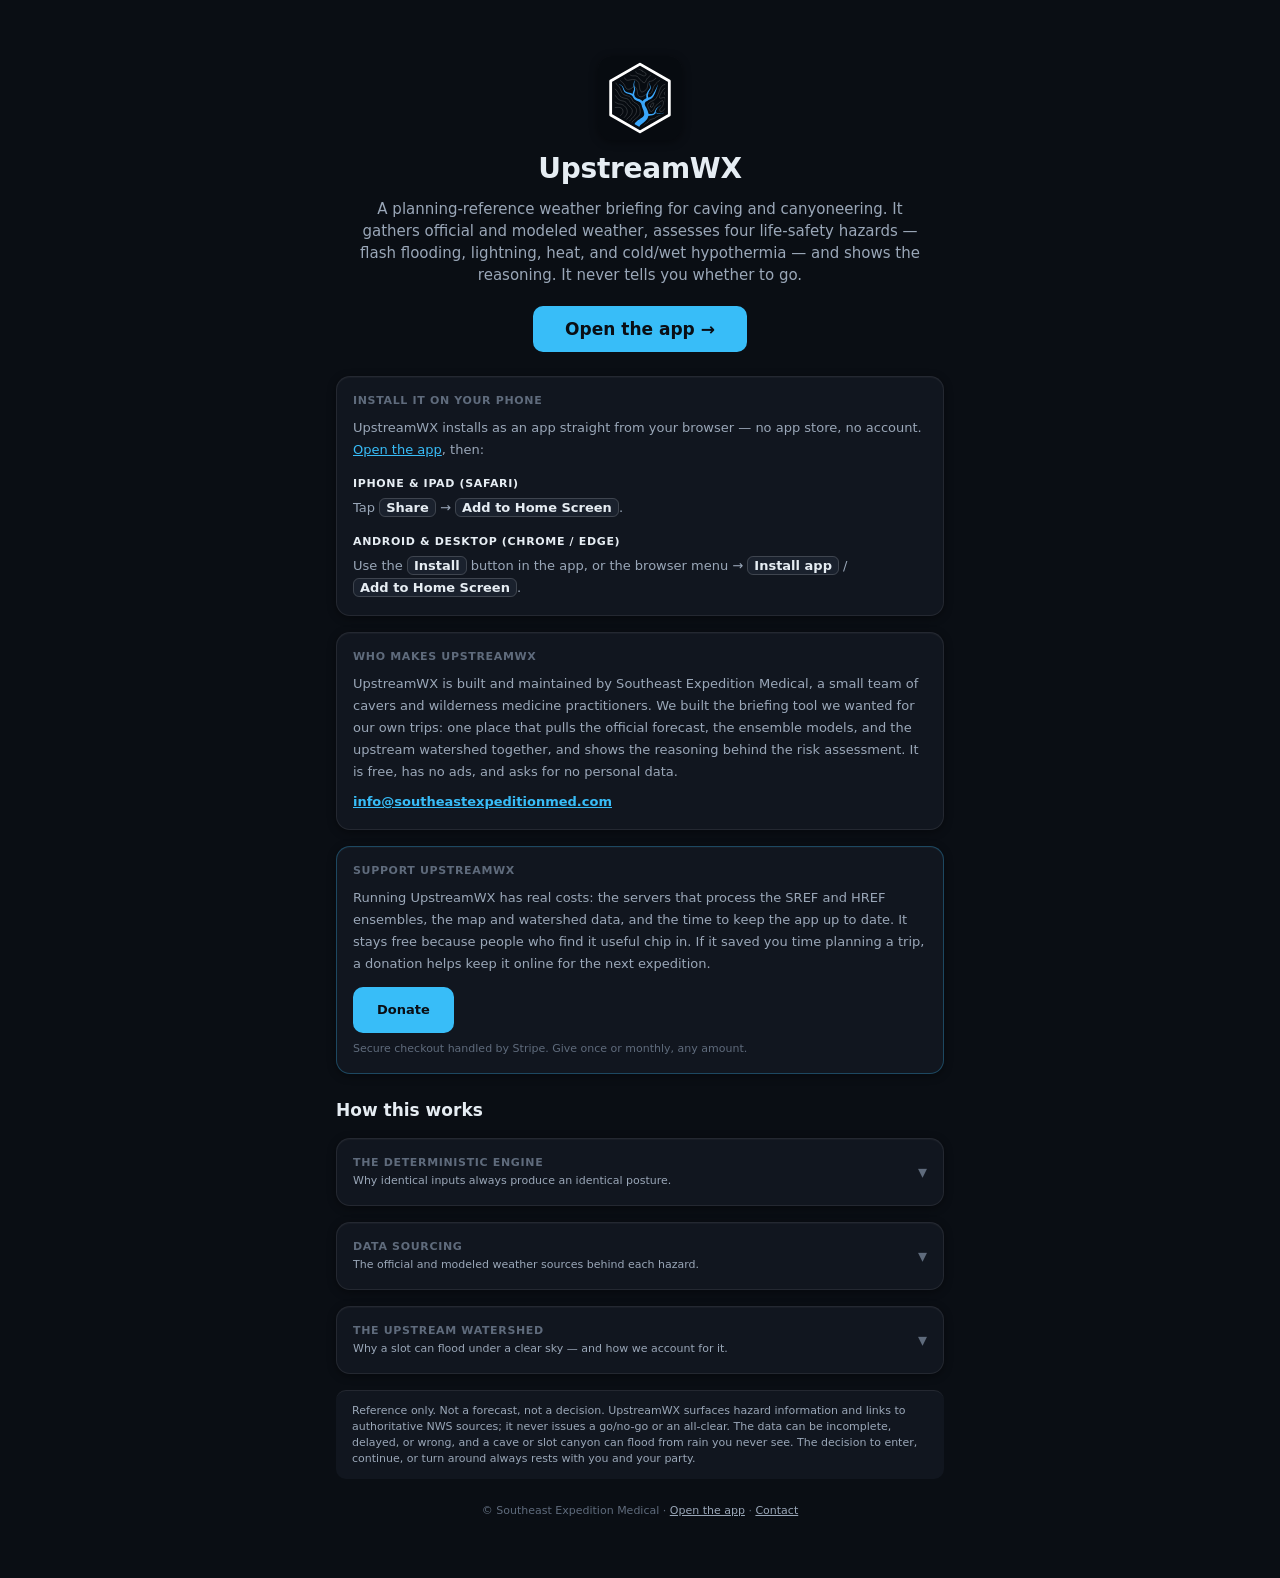
==== landing/index.html @ 0a9ae921 "Move PWA to app.upstreamwx.com; add static landing page at the apex Serve the app (PWA + /v1/* API, " ====
<!DOCTYPE html>
<html lang="en">
  <head>
    <meta charset="utf-8" />
    <meta name="viewport" content="width=device-width, initial-scale=1, viewport-fit=cover" />
    <meta name="theme-color" content="#0a0e14" />
    <meta name="color-scheme" content="dark" />
    <meta
      name="description"
      content="UpstreamWX — a planning-reference, multi-hazard weather briefing for caving and canyoneering. Reference only; it never tells you whether to go."
    />
    <link rel="canonical" href="https://upstreamwx.com/" />

    <!-- Social / link previews -->
    <meta property="og:type" content="website" />
    <meta property="og:title" content="UpstreamWX — Weather Briefing for Caving & Canyoneering" />
    <meta
      property="og:description"
      content="Official and modeled weather for four life-safety hazards — flash flooding, lightning, heat, and cold/wet hypothermia — over the upstream watershed. Reference only."
    />
    <meta property="og:url" content="https://upstreamwx.com/" />
    <meta name="twitter:card" content="summary" />

    <title>UpstreamWX — Weather Briefing for Caving &amp; Canyoneering</title>
    <link rel="icon" href="icons/icon.svg" type="image/svg+xml" />
    <link rel="apple-touch-icon" href="icons/icon.svg" />
    <link rel="stylesheet" href="styles/tokens.css" />
    <link rel="stylesheet" href="styles/landing.css" />
  </head>
  <body>
    <main class="wrap">
      <!-- Hero: identity + the one action that matters — open the app. -->
      <header class="hero">
        <img class="hero__logo" src="icons/icon.svg" alt="UpstreamWX logo" width="84" height="84" />
        <h1 class="hero__name">UpstreamWX</h1>
        <p class="hero__tagline">
          A planning-reference weather briefing for caving and canyoneering. It gathers
          official and modeled weather, assesses four life-safety hazards — flash flooding,
          lightning, heat, and cold/wet hypothermia — and shows the reasoning. It never
          tells you whether to go.
        </p>
        <a class="cta" href="https://app.upstreamwx.com">Open the app &rarr;</a>
      </header>

      <!-- Add to Home Screen. The PWA install prompt only fires on the app's own origin
           (app.upstreamwx.com), and iOS never fires it at all — so the honest, reliable
           instruction is: open the app, then add it from the browser. -->
      <section class="card install">
        <div class="eyebrow">Install it on your phone</div>
        <p class="install__lead">
          UpstreamWX installs as an app straight from your browser — no app store, no
          account. <a href="https://app.upstreamwx.com">Open the app</a>, then:
        </p>
        <ul class="install__steps">
          <li>
            <span class="install__plat">iPhone &amp; iPad (Safari)</span>
            Tap <kbd>Share</kbd> &rarr; <kbd>Add to Home Screen</kbd>.
          </li>
          <li>
            <span class="install__plat">Android &amp; desktop (Chrome / Edge)</span>
            Use the <kbd>Install</kbd> button in the app, or the browser menu &rarr;
            <kbd>Install app</kbd> / <kbd>Add to Home Screen</kbd>.
          </li>
        </ul>
      </section>

      <!-- Who makes it (mirrors the PWA About view). -->
      <section class="card">
        <div class="eyebrow">Who makes UpstreamWX</div>
        <p class="about-p">
          UpstreamWX is built and maintained by Southeast Expedition Medical, a small team
          of cavers and wilderness medicine practitioners. We built the briefing tool we
          wanted for our own trips: one place that pulls the official forecast, the ensemble
          models, and the upstream watershed together, and shows the reasoning behind the
          risk assessment. It is free, has no ads, and asks for no personal data.
        </p>
        <a class="about-contact" href="mailto:info@southeastexpeditionmed.com">info@southeastexpeditionmed.com</a>
      </section>

      <!-- Support / donate (mirrors the PWA About view). -->
      <section class="card about-support">
        <div class="eyebrow">Support UpstreamWX</div>
        <p class="about-p">
          Running UpstreamWX has real costs: the servers that process the SREF and HREF
          ensembles, the map and watershed data, and the time to keep the app up to date.
          It stays free because people who find it useful chip in. If it saved you time
          planning a trip, a donation helps keep it online for the next expedition.
        </p>
        <a class="about-donate" href="https://donate.stripe.com/3cIbIT75o6Jxept4aw4c800" target="_blank" rel="noopener noreferrer">Donate</a>
        <p class="about-support__note">Secure checkout handled by Stripe. Give once or monthly, any amount.</p>
      </section>

      <!-- Methodology, condensed from the About view's collapsible cards. -->
      <div class="about-section-head">How this works</div>

      <details class="card about-fold">
        <summary class="about-fold__summary">
          <span class="about-fold__head">
            <span class="eyebrow">The deterministic engine</span>
            <span class="about-fold__teaser">Why identical inputs always produce an identical posture.</span>
          </span>
          <span class="about-fold__chev" aria-hidden="true">&#9662;</span>
        </summary>
        <div class="about-fold__body">
          <p class="about-p">
            Every hazard posture, confidence level, and window of concern is decided by a
            deterministic, documented rule engine. Identical inputs always produce an
            identical result. The language model used for summary generation only frames
            the wording of the summary. It can never compute, raise, or lower a posture.
          </p>
          <ul class="about-list">
            <li>Four hazards are scored independently on a common scale (Minimal, Elevated, High, Extreme).</li>
            <li>Each hazard applies only in the expedition phases where it is relevant (approach, technical span, egress) and per activity type. A cave technical span is treated as isolated from surface weather and shows flash flood only.</li>
            <li>The overall expedition posture is the maximum across all applicable hazards, and every hazard stays visible, so a high lightning posture on approach is never hidden behind a low flood posture.</li>
            <li>A confidence qualifier per hazard comes from SREF ensemble agreement and cross-source consistency, including SREF and HREF agreement on same-day windows.</li>
          </ul>
        </div>
      </details>

      <details class="card about-fold">
        <summary class="about-fold__summary">
          <span class="about-fold__head">
            <span class="eyebrow">Data sourcing</span>
            <span class="about-fold__teaser">The official and modeled weather sources behind each hazard.</span>
          </span>
          <span class="about-fold__chev" aria-hidden="true">&#9662;</span>
        </summary>
        <div class="about-fold__body">
          <p class="about-p">
            Providers sit behind a common interface, so the engine never depends on a
            specific source. If a non-mandatory source is unavailable the briefing still
            renders, marking that input as unavailable.
          </p>
          <div class="about-sources">
            <div><div class="about-source__name">NWS API <span class="about-source__access">api.weather.gov</span></div><div class="about-source__desc">Forecast discussions (AFD), watches, warnings, advisories, and NWS Heat Index categories. The authoritative anchor and a mandatory source.</div></div>
            <div><div class="about-source__name">Open-Meteo <span class="about-source__access">HRRR-derived fields</span></div><div class="about-source__desc">Derived numerical fields (QPF, precip probability, CAPE / lifted index, temperature, humidity, apparent temperature, wind) feeding all four hazard models.</div></div>
            <div><div class="about-source__name">SREF (in-house) <span class="about-source__access">NCEP GRIB2, processed server-side</span></div><div class="about-source__desc">Short-Range Ensemble probabilities of precip and thunder, with member spread, over the upstream domain to the full planning horizon.</div></div>
            <div><div class="about-source__name">HREF (in-house) <span class="about-source__access">~3 km, same-day ~6 to 36 h</span></div><div class="about-source__desc">High-Resolution Ensemble neighborhood probabilities (1 h / 3 h QPF, lightning, reflectivity) that sharpen the same-day window. The engine takes the higher of SREF and HREF.</div></div>
            <div><div class="about-source__name">SPC outlook <span class="about-source__access">Storm Prediction Center</span></div><div class="about-source__desc">Categorical and probabilistic severe and thunderstorm outlook, a secondary cross-check for lightning.</div></div>
            <div><div class="about-source__name">USGS NHD / WBD <span class="about-source__access">NLDI and Watershed Boundary Dataset</span></div><div class="about-source__desc">The stream network and watershed boundaries used to delineate the upstream contributing basin (a pour-point trace, with a HUC-12 fallback).</div></div>
          </div>
        </div>
      </details>

      <details class="card about-fold">
        <summary class="about-fold__summary">
          <span class="about-fold__head">
            <span class="eyebrow">The upstream watershed</span>
            <span class="about-fold__teaser">Why a slot can flood under a clear sky — and how we account for it.</span>
          </span>
          <span class="about-fold__chev" aria-hidden="true">&#9662;</span>
        </summary>
        <div class="about-fold__body">
          <p class="about-p">
            Flash-flood risk is assessed over the upstream contributing basin — the land
            that drains toward your point, not the point itself. This matters because a slot
            can flood under a clear sky from rain falling miles upstream. Aggregating
            probability over the drainage area is what catches that. Your coordinate is
            snapped onto the mapped stream network, the exact upstream basin is delineated,
            and ensemble precipitation probabilities are aggregated across it.
          </p>
          <p class="about-p">
            Surface delineation is a defensible proxy for canyoneering, but in karst terrain
            it is a rough estimate at best — underground drainage can cut across surface
            basins. Flash-flood risk is intentionally assessed on the 16-km SREF grid, which
            buffers the watershed edges and partly accounts for subsurface drainage. User
            judgment is always required.
          </p>
        </div>
      </details>

      <!-- Reference-only disclaimer — required on every user-facing artifact (PRD Appendix C). -->
      <div class="disclaimer">
        Reference only. Not a forecast, not a decision. UpstreamWX surfaces hazard
        information and links to authoritative NWS sources; it never issues a go/no-go or an
        all-clear. The data can be incomplete, delayed, or wrong, and a cave or slot canyon
        can flood from rain you never see. The decision to enter, continue, or turn around
        always rests with you and your party.
      </div>

      <p class="foot">
        &copy; Southeast Expedition Medical &middot;
        <a href="https://app.upstreamwx.com">Open the app</a> &middot;
        <a href="mailto:info@southeastexpeditionmed.com">Contact</a>
      </p>
    </main>
  </body>
</html>
---- landing/styles/tokens.css ----
/*
 * UpstreamWX design tokens — VENDORED COPY of frontend/styles/tokens.css so the static
 * landing site (served from its own nginx root, separate from the PWA) shares the PWA's
 * visual language. Keep in lockstep with the source if those tokens change.
 * Source of truth: frontend/styles/tokens.css / STYLE_GUIDE.md §3–§6.
 */

:root {
  /* ── 3.1 Surfaces & chrome ───────────────────────────────────────── */
  --color-bg: #0a0e14;
  --color-surface: #11161f;
  --color-surface-2: #1a212d;
  --color-surface-3: #232d3b;
  --color-border: rgba(255, 255, 255, 0.08);
  --color-border-strong: rgba(255, 255, 255, 0.16);
  --color-overlay: rgba(8, 11, 16, 0.72);

  /* ── 3.2 Text ────────────────────────────────────────────────────── */
  --color-text: #e6edf3;
  --color-text-secondary: #9aa7b8;
  --color-text-muted: #5f6b7c;
  --color-text-inverse: #0a0e14;

  /* ── 3.3 Brand (river cyan) ──────────────────────────────────────── */
  --color-brand: #38bdf8;
  --color-brand-strong: #0ea5e9;
  --color-brand-dim: rgba(56, 189, 248, 0.14);

  /* ── 3.4 Severity ladder (FR-35): Minimal/Elevated/High/Extreme ──── */
  --sev-minimal: #3fb950;
  --sev-minimal-wash: rgba(63, 185, 80, 0.16);
  --sev-minimal-text: #56d364;
  --sev-elevated: #d9a514;
  --sev-elevated-wash: rgba(217, 165, 20, 0.16);
  --sev-elevated-text: #e3b341;
  --sev-high: #f0883e;
  --sev-high-wash: rgba(240, 136, 62, 0.16);
  --sev-high-text: #f0a763;
  --sev-extreme: #f85149;
  --sev-extreme-wash: rgba(248, 81, 73, 0.18);
  --sev-extreme-text: #ff7b72;

  /* ── 3.5 Heat — NWS Heat Index categories (FR-15) ────────────────── */
  --heat-caution: #e3c01a;
  --heat-ext-caution: #f0a020;
  --heat-danger: #ec6a2c;
  --heat-ext-danger: #da3633;

  /* ── 3.6 Confidence (FR-36): style, not hue ──────────────────────── */
  --confidence-mod-opacity: 0.82;
  --confidence-hatch: repeating-linear-gradient(
    -45deg,
    transparent 0 5px,
    rgba(255, 255, 255, 0.22) 5px 7px
  );

  /* ── 3.7 Utility / feedback ──────────────────────────────────────── */
  --color-info: #58a6ff;
  --color-warn: #d9a514;
  --color-offline: #bc8cff;
  --color-success: #3fb950;

  /* ── 4. Typography ───────────────────────────────────────────────── */
  --font-sans: system-ui, -apple-system, "Segoe UI", Roboto, Helvetica, Arial,
    sans-serif;
  --font-mono: ui-monospace, "SF Mono", "Roboto Mono", Menlo, Consolas, monospace;

  --text-display: 28px;
  --lh-display: 34px;
  --text-h1: 22px;
  --lh-h1: 28px;
  --text-h2: 17px;
  --lh-h2: 24px;
  --text-body: 15px;
  --lh-body: 22px;
  --text-label: 13px;
  --lh-label: 18px;
  --text-caption: 11px;
  --lh-caption: 16px;
  --tracking-wide: 0.06em;

  /* ── 5. Spacing / radius / elevation / motion ────────────────────── */
  --space-1: 4px;
  --space-2: 8px;
  --space-3: 12px;
  --space-4: 16px;
  --space-5: 24px;
  --space-6: 32px;
  --space-8: 48px;

  --radius-sm: 6px;
  --radius-md: 10px;
  --radius-lg: 14px;
  --radius-pill: 999px;

  --shadow-card: 0 1px 0 rgba(255, 255, 255, 0.03) inset,
    0 2px 8px rgba(0, 0, 0, 0.4);
  --shadow-pop: 0 8px 28px rgba(0, 0, 0, 0.55);

  --ease: cubic-bezier(0.2, 0.6, 0.2, 1);
  --dur-fast: 120ms;
  --dur: 200ms;

  /* ── 6. Layout ───────────────────────────────────────────────────── */
  --app-max-width: 480px;
  --pill-w: 150px;     /* equal-width hazard posture pills + confidence bar */
  --pill-w-lg: 160px;  /* overall-posture pill (is-lg) + its confidence bar */
}
---- landing/styles/landing.css ----
/*
 * UpstreamWX landing page — apex (upstreamwx.com) static marketing/about page.
 *
 * The app itself lives at app.upstreamwx.com; this page exists to explain what
 * UpstreamWX is, carry the reference-only disclaimer, and send people to the app.
 * Component rules (.card / .eyebrow / .disclaimer / .about-* / .posture-chip) are
 * lifted from frontend/styles/app.css so the landing matches the PWA's About view;
 * the hero and install card are landing-only. Tokens come from tokens.css.
 */

* { box-sizing: border-box; }

html { -webkit-text-size-adjust: 100%; }

body {
  margin: 0;
  background: var(--color-bg);
  color: var(--color-text);
  font-family: var(--font-sans);
  font-size: var(--text-body);
  line-height: var(--lh-body);
  -webkit-font-smoothing: antialiased;
}

.wrap {
  max-width: 640px;
  margin: 0 auto;
  padding: var(--space-5) var(--space-4) var(--space-8);
  display: flex;
  flex-direction: column;
  gap: var(--space-4);
}

a { color: var(--color-brand); }

/* ── Hero ──────────────────────────────────────────────────────────── */
.hero {
  display: flex;
  flex-direction: column;
  align-items: center;
  text-align: center;
  gap: var(--space-3);
  padding: var(--space-6) 0 var(--space-2);
}
.hero__logo {
  width: 84px;
  height: 84px;
  border-radius: var(--radius-lg);
  box-shadow: var(--shadow-card);
}
.hero__name {
  font-size: var(--text-display);
  line-height: var(--lh-display);
  font-weight: 700;
  margin: 0;
  letter-spacing: -0.01em;
}
.hero__tagline {
  font-size: var(--text-body);
  color: var(--color-text-secondary);
  margin: 0;
  max-width: 36rem;
}

/* Primary call to action — open the app on its subdomain. */
.cta {
  display: inline-flex;
  align-items: center;
  justify-content: center;
  gap: var(--space-2);
  margin-top: var(--space-2);
  padding: var(--space-3) var(--space-6);
  background: var(--color-brand);
  color: var(--color-text-inverse);
  border-radius: var(--radius-md);
  font-size: var(--text-h2);
  font-weight: 700;
  text-decoration: none;
  transition: background var(--dur) var(--ease);
}
.cta:hover { background: var(--color-brand-strong); }

/* ── Install / Add to Home Screen card ─────────────────────────────── */
.install { border-color: rgba(56, 189, 248, 0.30); }
.install__lead { font-size: var(--text-label); line-height: var(--lh-body); color: var(--color-text-secondary); margin: var(--space-2) 0 0; }
.install__steps { margin: var(--space-3) 0 0; padding: 0; list-style: none; display: flex; flex-direction: column; gap: var(--space-3); }
.install__steps li { font-size: var(--text-label); line-height: var(--lh-body); color: var(--color-text-secondary); }
.install__plat { display: block; font-weight: 650; color: var(--color-text); font-size: var(--text-caption); letter-spacing: var(--tracking-wide); text-transform: uppercase; margin-bottom: 2px; }
.install__steps kbd {
  font-family: var(--font-sans);
  font-weight: 600;
  color: var(--color-text);
  background: var(--color-surface-2);
  border: 1px solid var(--color-border-strong);
  border-radius: var(--radius-sm);
  padding: 1px 6px;
  white-space: nowrap;
}

/* ── Lifted from app.css so the about content matches the PWA ───────── */
.eyebrow {
  font-size: var(--text-caption);
  line-height: var(--lh-caption);
  font-weight: 600;
  letter-spacing: var(--tracking-wide);
  text-transform: uppercase;
  color: var(--color-text-muted);
}
.card {
  background: var(--color-surface);
  border: 1px solid var(--color-border);
  border-radius: var(--radius-lg);
  box-shadow: var(--shadow-card);
  padding: var(--space-4);
}
.about-p { font-size: var(--text-label); line-height: var(--lh-body); color: var(--color-text-secondary); margin: var(--space-2) 0 0; overflow-wrap: break-word; }
.about-list { margin: var(--space-2) 0 0; padding-left: var(--space-4); }
.about-list li { font-size: var(--text-label); line-height: var(--lh-body); color: var(--color-text-secondary); margin: var(--space-2) 0; }

.about-contact { display: inline-block; margin-top: var(--space-2); font-size: var(--text-label); font-weight: 600; color: var(--color-brand); }
.about-support { border-color: rgba(56, 189, 248, 0.30); }
.about-donate {
  display: inline-flex;
  align-items: center;
  justify-content: center;
  gap: var(--space-2);
  margin-top: var(--space-3);
  padding: var(--space-3) var(--space-5);
  background: var(--color-brand);
  color: var(--color-text-inverse);
  border-radius: var(--radius-md);
  font-size: var(--text-label);
  font-weight: 650;
  text-decoration: none;
}
.about-donate:hover { background: var(--color-brand-strong); }
.about-support__note { font-size: var(--text-caption); line-height: var(--lh-caption); color: var(--color-text-muted); margin: var(--space-2) 0 0; }

.about-section-head { font-size: var(--text-h2); line-height: var(--lh-h2); font-weight: 620; margin-top: var(--space-2); }

/* Collapsible methodology cards (native <details>) — mirrors the About view. */
.about-fold { padding: 0; }
.about-fold__summary {
  display: flex;
  align-items: center;
  justify-content: space-between;
  gap: var(--space-3);
  padding: var(--space-4);
  cursor: pointer;
  list-style: none;
}
.about-fold__summary::-webkit-details-marker { display: none; }
.about-fold__head { display: flex; flex-direction: column; gap: 2px; }
.about-fold__teaser { font-size: var(--text-caption); line-height: var(--lh-caption); color: var(--color-text-secondary); }
.about-fold__chev { color: var(--color-text-muted); flex-shrink: 0; font-size: 18px; transition: transform var(--dur) var(--ease); }
.about-fold[open] .about-fold__chev { transform: rotate(180deg); }
.about-fold__body { padding: 0 var(--space-4) var(--space-4); }
.about-fold__body > .about-p:first-child { margin-top: 0; }

.about-sources { display: flex; flex-direction: column; gap: var(--space-3); margin-top: var(--space-3); }
.about-source__name { font-size: var(--text-label); font-weight: 650; }
.about-source__access { font-weight: 500; color: var(--color-text-muted); font-size: var(--text-caption); }
.about-source__desc { font-size: var(--text-caption); line-height: var(--lh-caption); color: var(--color-text-secondary); margin-top: 1px; }

/* ── Disclaimer footer (non-negotiable #1: reference-only, every artifact) ── */
.disclaimer {
  padding: var(--space-3) var(--space-4);
  border-top: 1px solid var(--color-border);
  background: var(--color-surface);
  border-radius: var(--radius-md);
  font-size: var(--text-caption);
  line-height: var(--lh-caption);
  color: var(--color-text-secondary);
}

.foot {
  text-align: center;
  font-size: var(--text-caption);
  line-height: var(--lh-caption);
  color: var(--color-text-muted);
  margin-top: var(--space-2);
}
.foot a { color: var(--color-text-secondary); }

@media (prefers-reduced-motion: reduce) {
  .about-fold__chev, .cta { transition: none; }
}
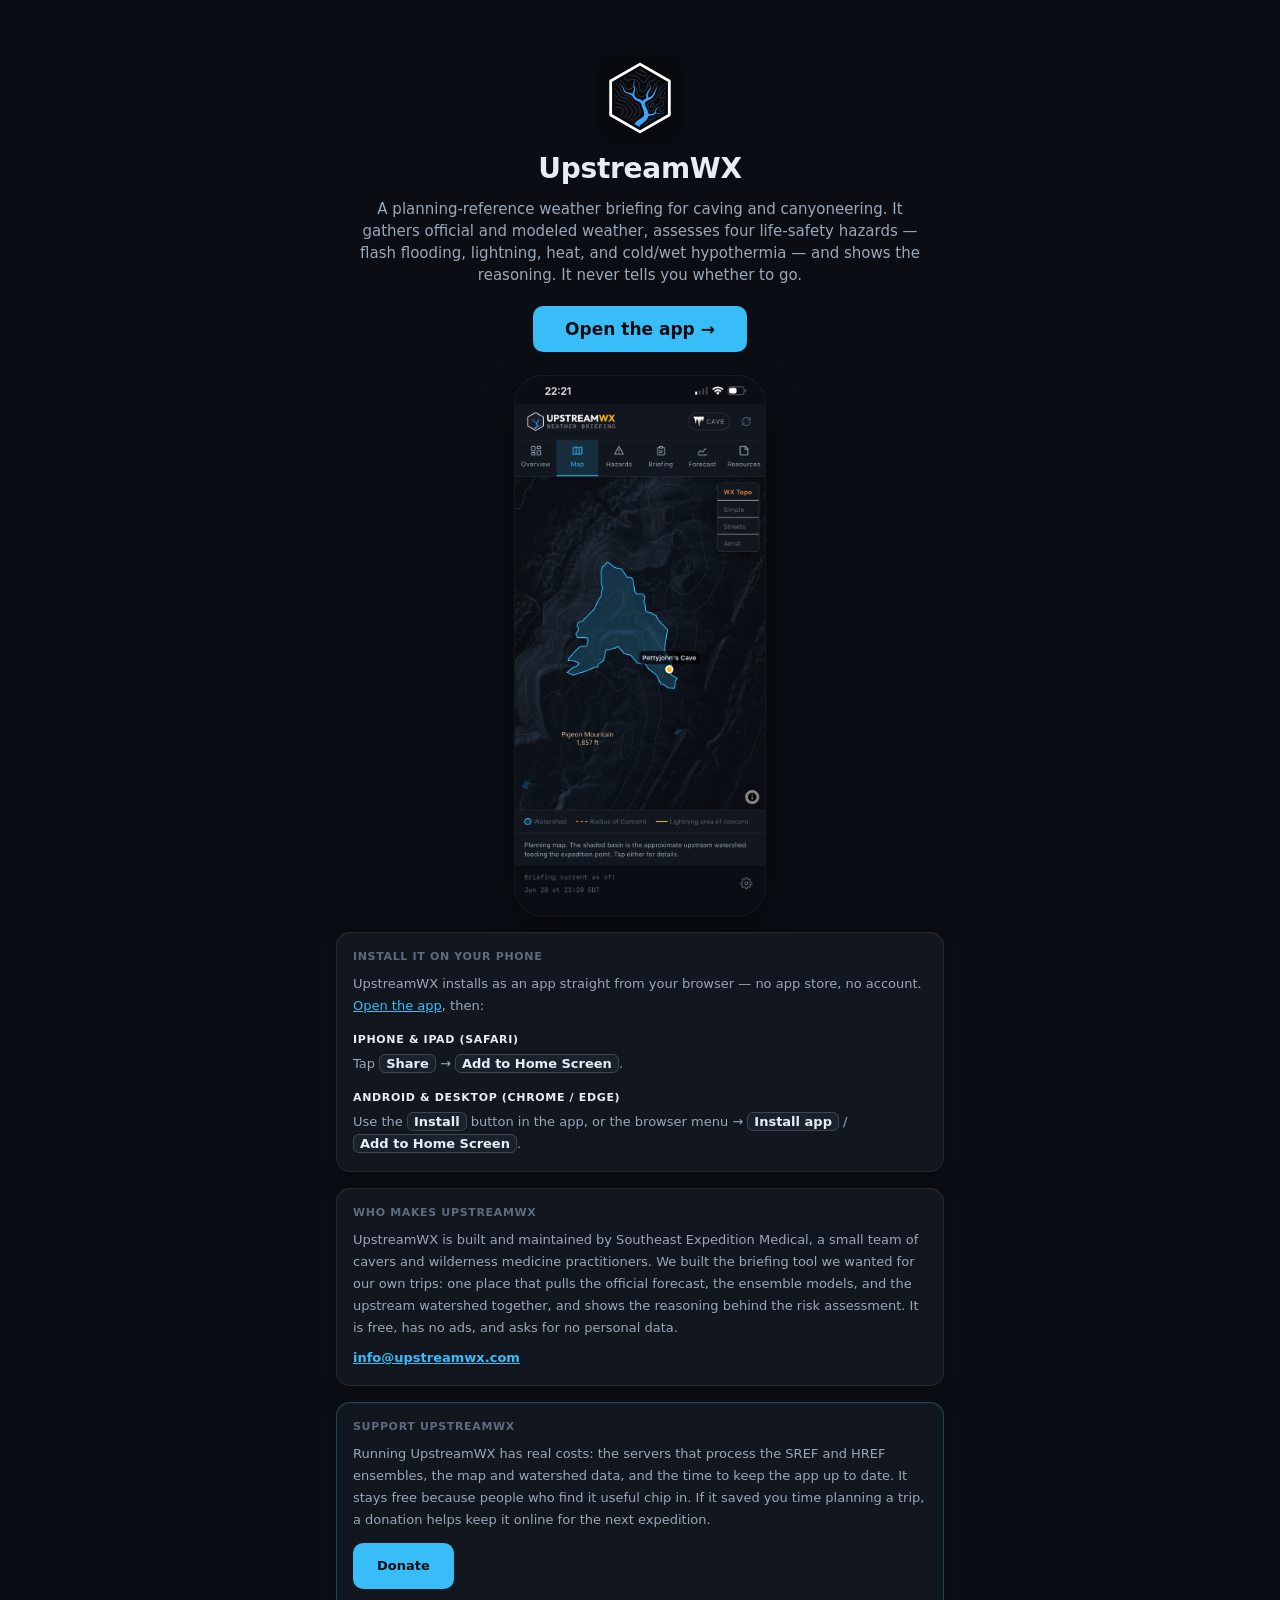
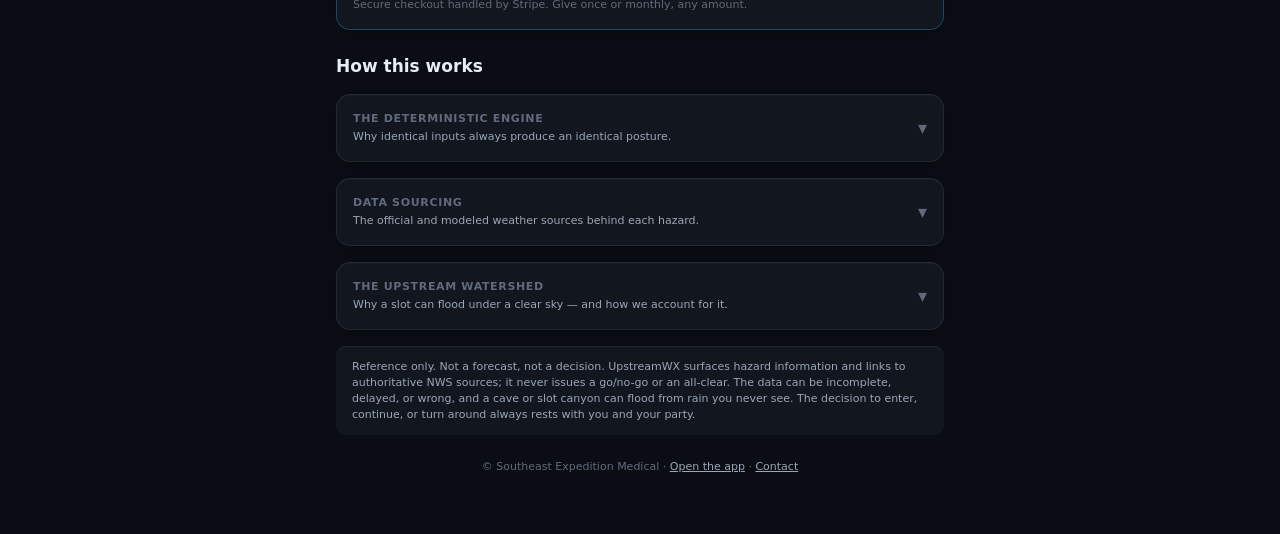
==== commit e3c76ffc: "Merge pull request #79 from osh-labs/claude/landing-page-updates-0l7hf3 landing: add app screenshot " ====
--- a/landing/index.html
+++ b/landing/index.html
@@ -42,6 +42,18 @@
         <a class="cta" href="https://app.upstreamwx.com">Open the app &rarr;</a>
       </header>
 
+      <!-- App screenshot — live example of the Map view with upstream watershed. -->
+      <figure class="screenshot-fig">
+        <img
+          class="screenshot"
+          src="images/app-screenshot.png"
+          alt="UpstreamWX map view showing the upstream watershed for Pettyjohn's Cave on a dark topo basemap"
+          width="1284"
+          height="2778"
+          loading="lazy"
+        />
+      </figure>
+
       <!-- Add to Home Screen. The PWA install prompt only fires on the app's own origin
            (app.upstreamwx.com), and iOS never fires it at all — so the honest, reliable
            instruction is: open the app, then add it from the browser. -->
@@ -74,7 +86,7 @@
           models, and the upstream watershed together, and shows the reasoning behind the
           risk assessment. It is free, has no ads, and asks for no personal data.
         </p>
-        <a class="about-contact" href="mailto:info@southeastexpeditionmed.com">info@southeastexpeditionmed.com</a>
+        <a class="about-contact" href="mailto:info@upstreamwx.com">info@upstreamwx.com</a>
       </section>
 
       <!-- Support / donate (mirrors the PWA About view). -->
@@ -181,7 +193,7 @@
       <p class="foot">
         &copy; Southeast Expedition Medical &middot;
         <a href="https://app.upstreamwx.com">Open the app</a> &middot;
-        <a href="mailto:info@southeastexpeditionmed.com">Contact</a>
+        <a href="mailto:info@upstreamwx.com">Contact</a>
       </p>
     </main>
   </body>
--- a/landing/styles/landing.css
+++ b/landing/styles/landing.css
@@ -79,6 +79,23 @@
   transition: background var(--dur) var(--ease);
 }
 .cta:hover { background: var(--color-brand-strong); }
+
+/* ── App screenshot (below hero CTA) ─────────────────────────────── */
+.screenshot-fig {
+  margin: 0;
+  display: flex;
+  justify-content: center;
+}
+.screenshot {
+  max-height: 540px;
+  width: auto;
+  border-radius: 28px;
+  box-shadow: var(--shadow-pop), 0 0 0 1px rgba(255, 255, 255, 0.08);
+  display: block;
+}
+@media (max-height: 700px) {
+  .screenshot { max-height: 420px; }
+}
 
 /* ── Install / Add to Home Screen card ─────────────────────────────── */
 .install { border-color: rgba(56, 189, 248, 0.30); }
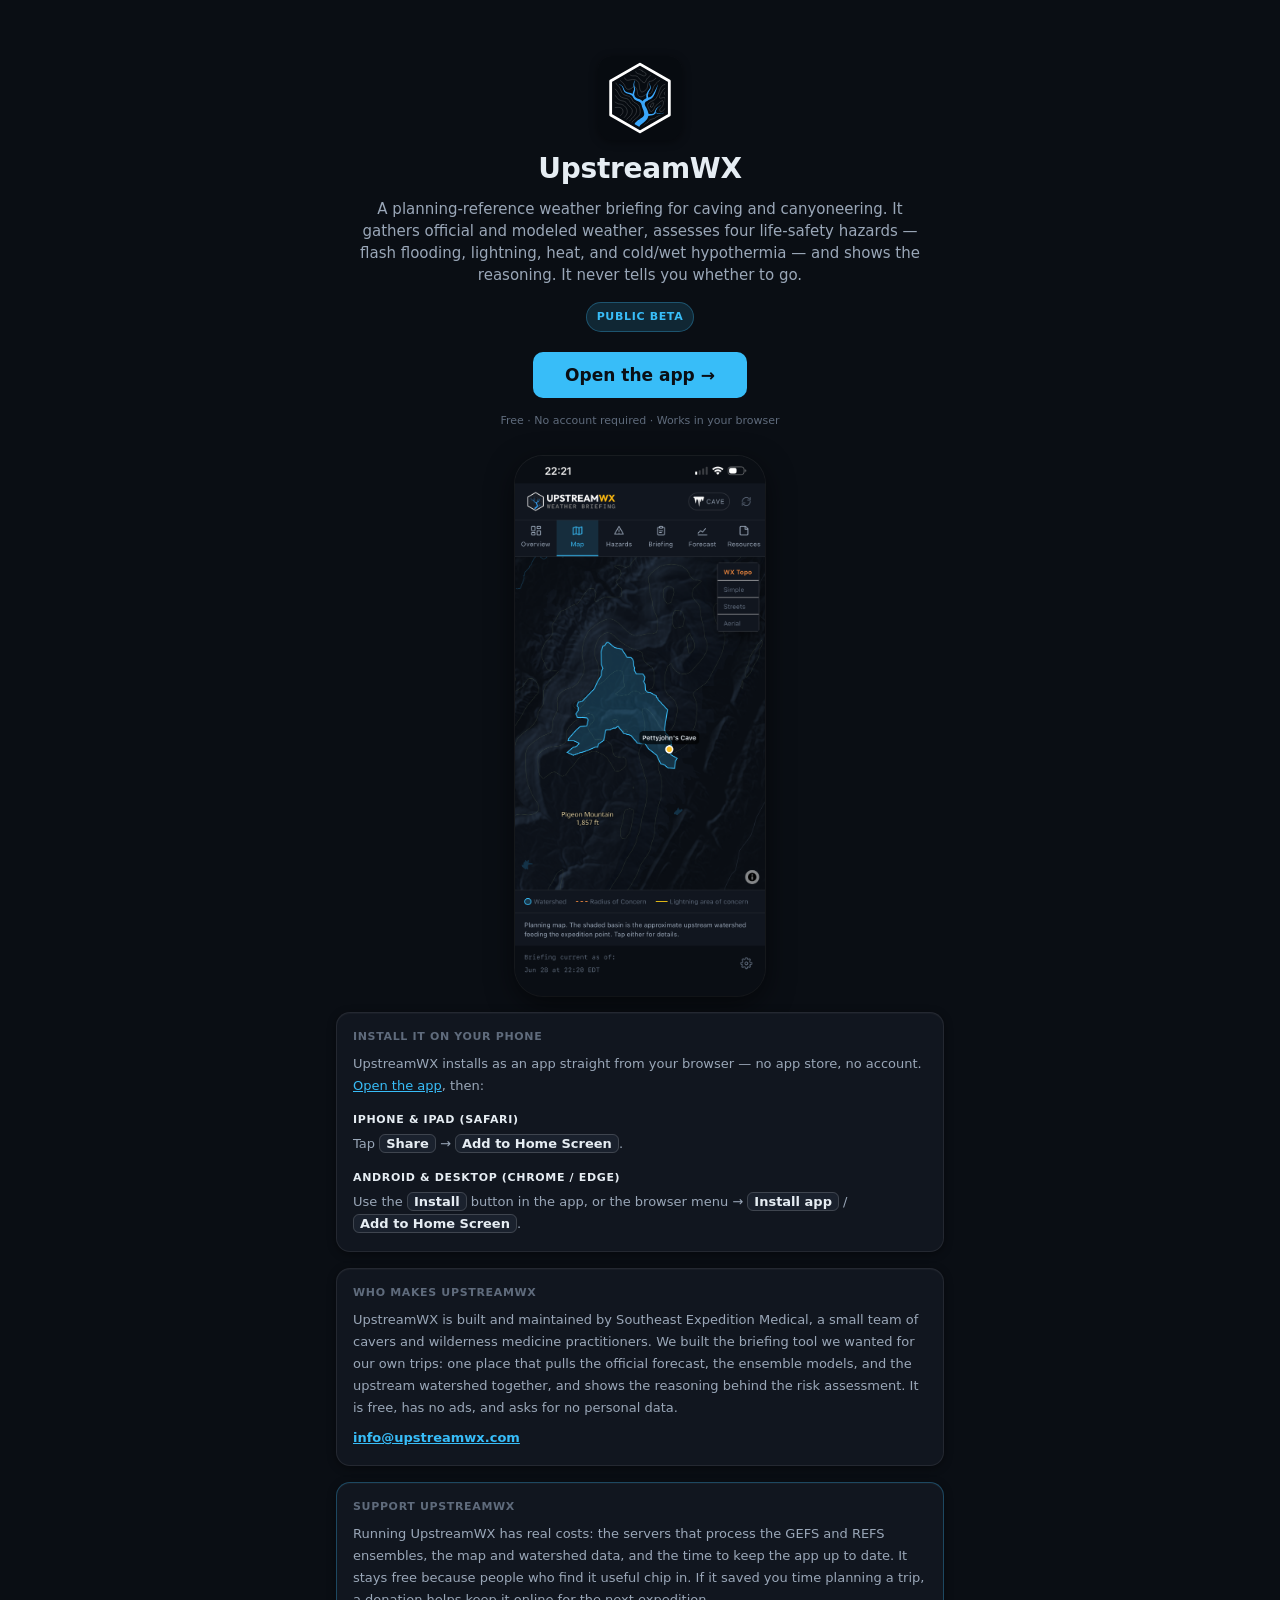
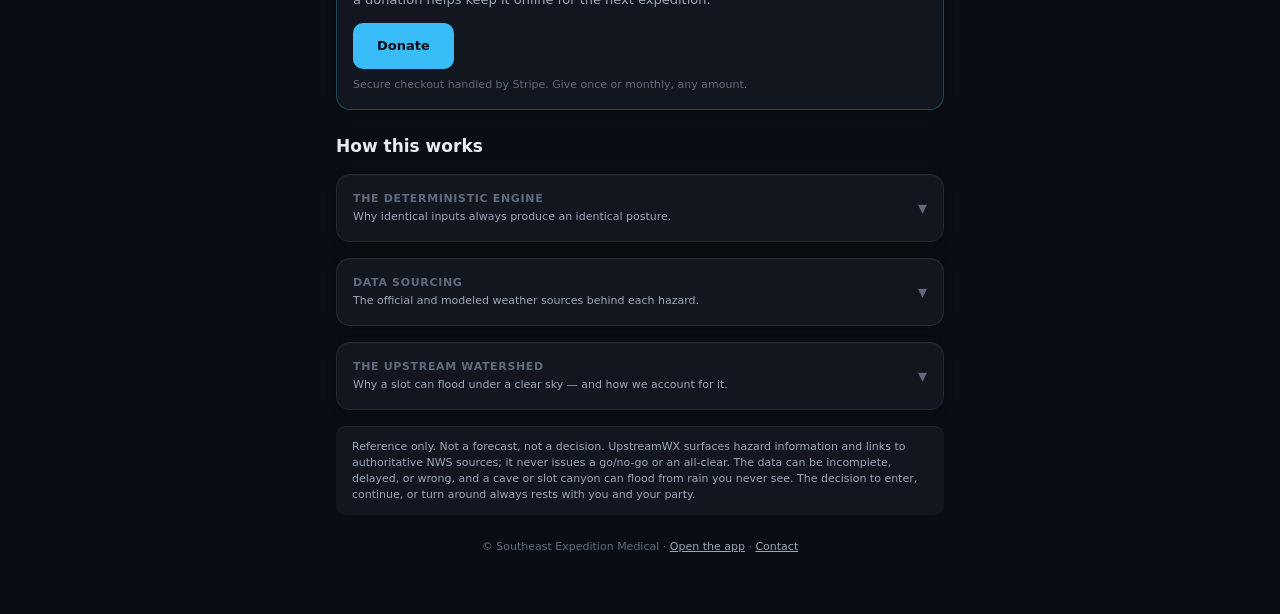
==== commit 788510d0: "Merge branch 'main' into claude/refl-gefl-speed-audit-fqig7o" ====
--- a/landing/index.html
+++ b/landing/index.html
@@ -39,7 +39,9 @@
           lightning, heat, and cold/wet hypothermia — and shows the reasoning. It never
           tells you whether to go.
         </p>
+        <span class="beta-pill">Public Beta</span>
         <a class="cta" href="https://app.upstreamwx.com">Open the app &rarr;</a>
+        <p class="hero__beta-note">Free &middot; No account required &middot; Works in your browser</p>
       </header>
 
       <!-- App screenshot — live example of the Map view with upstream watershed. -->
@@ -93,7 +95,7 @@
       <section class="card about-support">
         <div class="eyebrow">Support UpstreamWX</div>
         <p class="about-p">
-          Running UpstreamWX has real costs: the servers that process the SREF and HREF
+          Running UpstreamWX has real costs: the servers that process the GEFS and REFS
           ensembles, the map and watershed data, and the time to keep the app up to date.
           It stays free because people who find it useful chip in. If it saved you time
           planning a trip, a donation helps keep it online for the next expedition.
@@ -124,7 +126,7 @@
             <li>Four hazards are scored independently on a common scale (Minimal, Elevated, High, Extreme).</li>
             <li>Each hazard applies only in the expedition phases where it is relevant (approach, technical span, egress) and per activity type. A cave technical span is treated as isolated from surface weather and shows flash flood only.</li>
             <li>The overall expedition posture is the maximum across all applicable hazards, and every hazard stays visible, so a high lightning posture on approach is never hidden behind a low flood posture.</li>
-            <li>A confidence qualifier per hazard comes from SREF ensemble agreement and cross-source consistency, including SREF and HREF agreement on same-day windows.</li>
+            <li>A confidence qualifier per hazard comes from GEFS ensemble agreement and cross-source consistency, including GEFS and REFS agreement on same-day windows.</li>
           </ul>
         </div>
       </details>
@@ -146,8 +148,8 @@
           <div class="about-sources">
             <div><div class="about-source__name">NWS API <span class="about-source__access">api.weather.gov</span></div><div class="about-source__desc">Forecast discussions (AFD), watches, warnings, advisories, and NWS Heat Index categories. The authoritative anchor and a mandatory source.</div></div>
             <div><div class="about-source__name">Open-Meteo <span class="about-source__access">HRRR-derived fields</span></div><div class="about-source__desc">Derived numerical fields (QPF, precip probability, CAPE / lifted index, temperature, humidity, apparent temperature, wind) feeding all four hazard models.</div></div>
-            <div><div class="about-source__name">SREF (in-house) <span class="about-source__access">NCEP GRIB2, processed server-side</span></div><div class="about-source__desc">Short-Range Ensemble probabilities of precip and thunder, with member spread, over the upstream domain to the full planning horizon.</div></div>
-            <div><div class="about-source__name">HREF (in-house) <span class="about-source__access">~3 km, same-day ~6 to 36 h</span></div><div class="about-source__desc">High-Resolution Ensemble neighborhood probabilities (1 h / 3 h QPF, lightning, reflectivity) that sharpen the same-day window. The engine takes the higher of SREF and HREF.</div></div>
+            <div><div class="about-source__name">GEFS (in-house) <span class="about-source__access">NCEP GRIB2, processed server-side</span></div><div class="about-source__desc">Global Ensemble Forecast System member-exceedance probabilities of precip and a convective proxy over the upstream domain, covering the full multi-day planning horizon at ~25 km resolution.</div></div>
+            <div><div class="about-source__name">REFS (in-house) <span class="about-source__access">~3 km, same-day ~6 to 36 h</span></div><div class="about-source__desc">Rapid Ensemble Forecast System (RRFS Ensemble) neighborhood probabilities — 1 h / 3 h QPF, lightning, reflectivity — that sharpen the same-day window at ~3 km. Where both GEFS and REFS are in range, the engine takes the higher posture; REFS is authoritative for confidence.</div></div>
             <div><div class="about-source__name">SPC outlook <span class="about-source__access">Storm Prediction Center</span></div><div class="about-source__desc">Categorical and probabilistic severe and thunderstorm outlook, a secondary cross-check for lightning.</div></div>
             <div><div class="about-source__name">USGS NHD / WBD <span class="about-source__access">NLDI and Watershed Boundary Dataset</span></div><div class="about-source__desc">The stream network and watershed boundaries used to delineate the upstream contributing basin (a pour-point trace, with a HUC-12 fallback).</div></div>
           </div>
@@ -174,8 +176,10 @@
           <p class="about-p">
             Surface delineation is a defensible proxy for canyoneering, but in karst terrain
             it is a rough estimate at best — underground drainage can cut across surface
-            basins. Flash-flood risk is intentionally assessed on the 16-km SREF grid, which
-            buffers the watershed edges and partly accounts for subsurface drainage. User
+            basins. Flash-flood risk is intentionally assessed on the coarse global GEFS grid
+            (~0.5°, ~25 km) for the planning horizon — which buffers the watershed edges and
+            partly accounts for subsurface drainage — sharpened inside the same-day window by the
+            3 km REFS ensemble. User
             judgment is always required.
           </p>
         </div>
--- a/landing/styles/landing.css
+++ b/landing/styles/landing.css
@@ -60,6 +60,27 @@
   color: var(--color-text-secondary);
   margin: 0;
   max-width: 36rem;
+}
+
+/* Public beta pill — sits above the CTA to signal launch status. */
+.beta-pill {
+  display: inline-flex;
+  align-items: center;
+  padding: 3px 10px;
+  background: var(--color-brand-dim);
+  border: 1px solid rgba(56, 189, 248, 0.30);
+  border-radius: var(--radius-pill);
+  font-size: var(--text-caption);
+  font-weight: 650;
+  color: var(--color-brand);
+  letter-spacing: var(--tracking-wide);
+  text-transform: uppercase;
+  margin-top: var(--space-1);
+}
+.hero__beta-note {
+  font-size: var(--text-caption);
+  color: var(--color-text-muted);
+  margin: 0;
 }
 
 /* Primary call to action — open the app on its subdomain. */
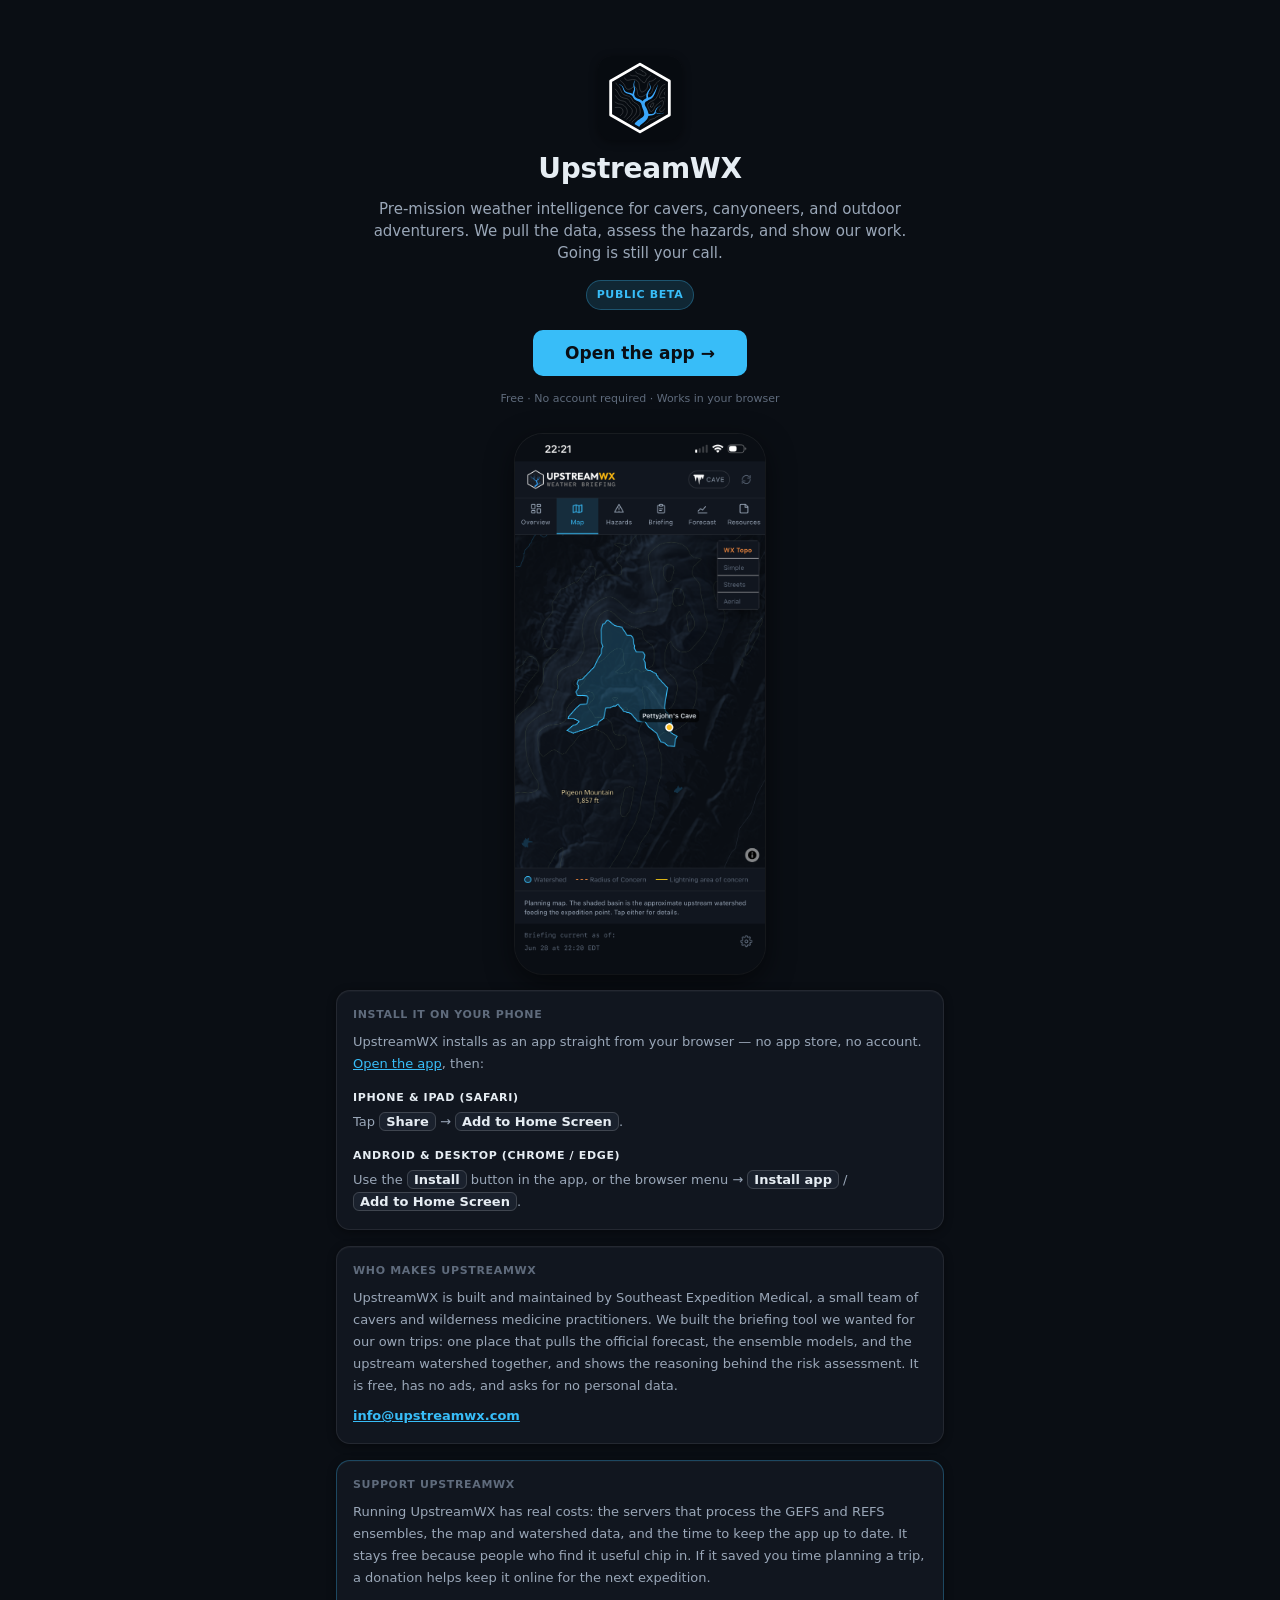
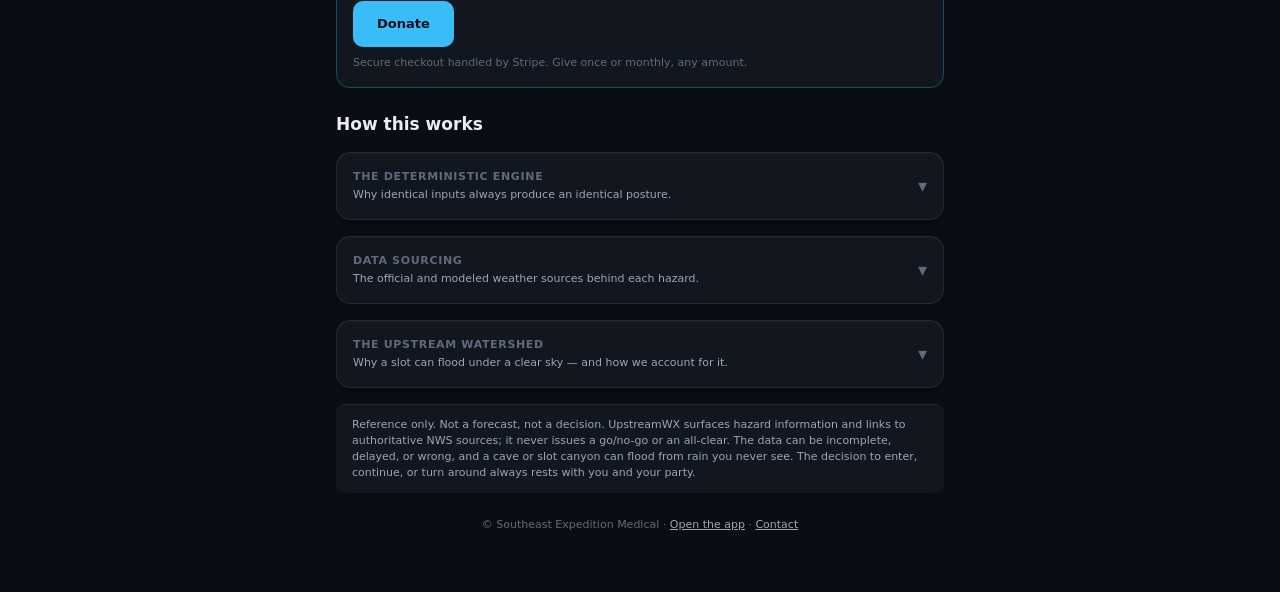
==== commit cf69570f: "Updated logos and body copy on landing page." ====
--- a/landing/index.html
+++ b/landing/index.html
@@ -34,10 +34,8 @@
         <img class="hero__logo" src="icons/icon.svg" alt="UpstreamWX logo" width="84" height="84" />
         <h1 class="hero__name">UpstreamWX</h1>
         <p class="hero__tagline">
-          A planning-reference weather briefing for caving and canyoneering. It gathers
-          official and modeled weather, assesses four life-safety hazards — flash flooding,
-          lightning, heat, and cold/wet hypothermia — and shows the reasoning. It never
-          tells you whether to go.
+          Pre-mission weather intelligence for cavers, canyoneers, and outdoor adventurers.
+          We pull the data, assess the hazards, and show our work. Going is still your call.
         </p>
         <span class="beta-pill">Public Beta</span>
         <a class="cta" href="https://app.upstreamwx.com">Open the app &rarr;</a>
@@ -123,7 +121,7 @@
             the wording of the summary. It can never compute, raise, or lower a posture.
           </p>
           <ul class="about-list">
-            <li>Four hazards are scored independently on a common scale (Minimal, Elevated, High, Extreme).</li>
+            <li>Four hazard exposures are scored independently on a common scale (Low, Moderate, High, Extreme).</li>
             <li>Each hazard applies only in the expedition phases where it is relevant (approach, technical span, egress) and per activity type. A cave technical span is treated as isolated from surface weather and shows flash flood only.</li>
             <li>The overall expedition posture is the maximum across all applicable hazards, and every hazard stays visible, so a high lightning posture on approach is never hidden behind a low flood posture.</li>
             <li>A confidence qualifier per hazard comes from GEFS ensemble agreement and cross-source consistency, including GEFS and REFS agreement on same-day windows.</li>
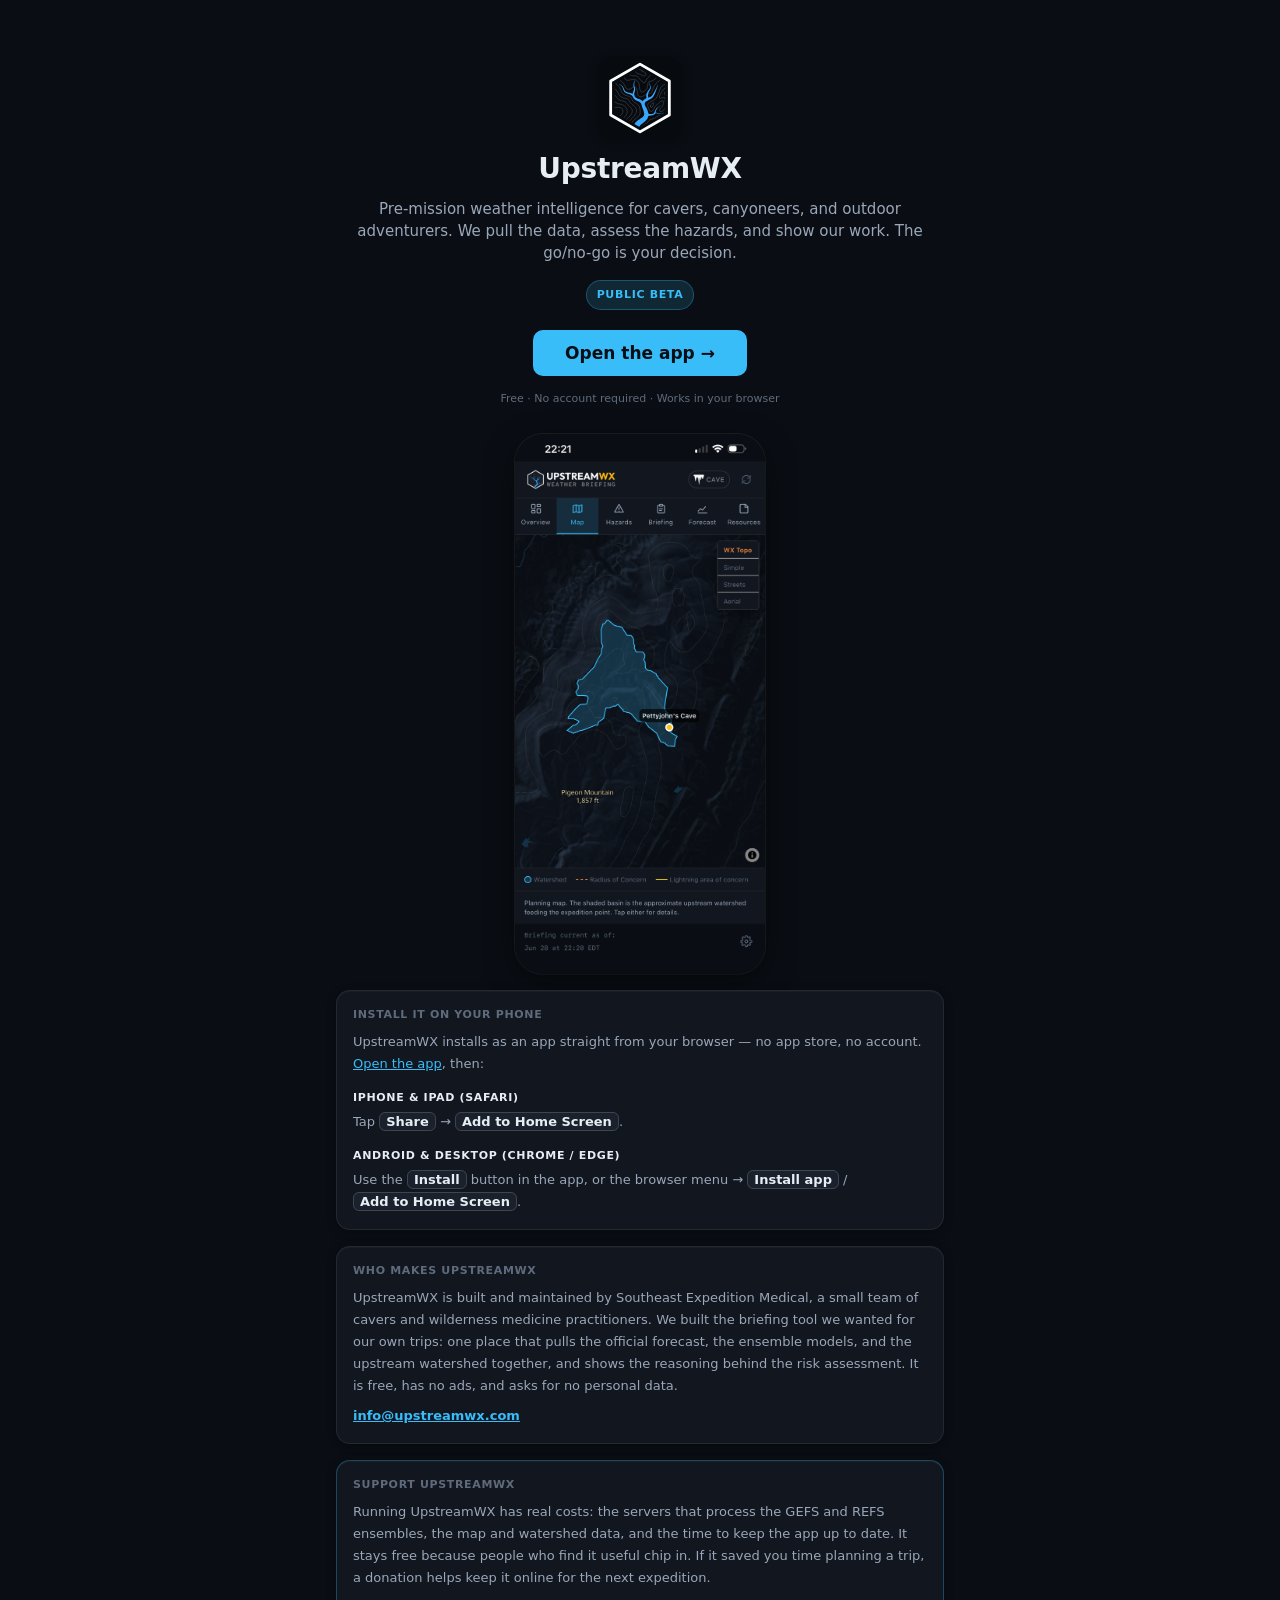
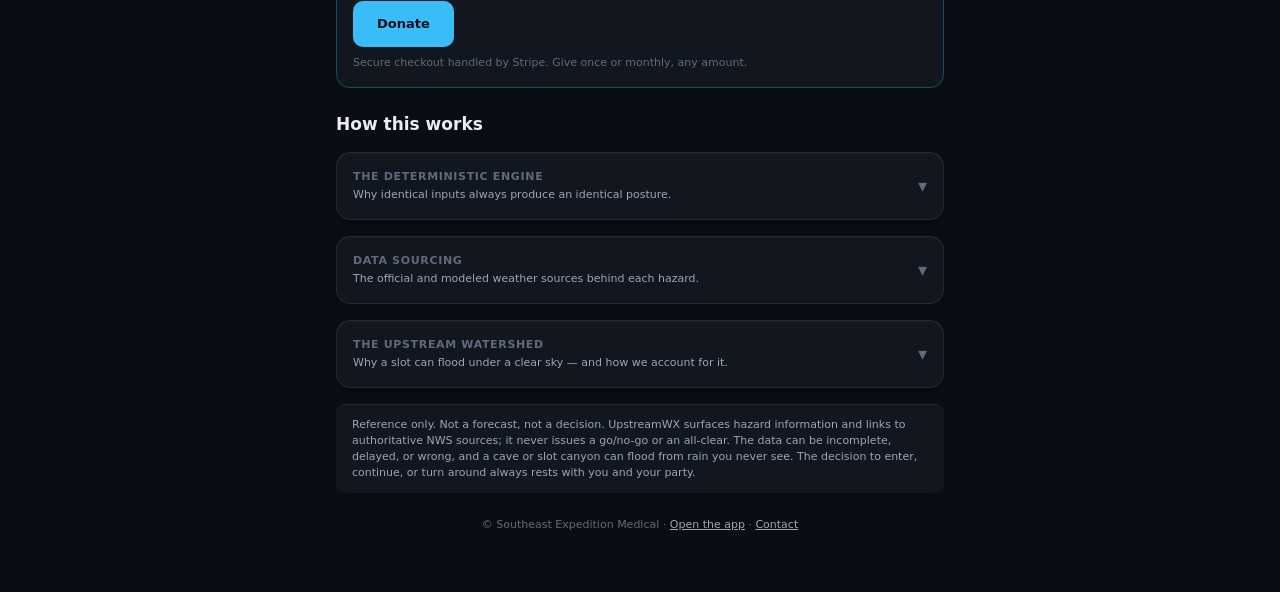
==== commit f586c1c7: "minor body copy update on landing page" ====
--- a/landing/index.html
+++ b/landing/index.html
@@ -7,7 +7,7 @@
     <meta name="color-scheme" content="dark" />
     <meta
       name="description"
-      content="UpstreamWX — a planning-reference, multi-hazard weather briefing for caving and canyoneering. Reference only; it never tells you whether to go."
+      content="UpstreamWX — a planning-reference, multi-hazard weather briefing for caving and canyoneering. Reference only."
     />
     <link rel="canonical" href="https://upstreamwx.com/" />
 
@@ -16,7 +16,7 @@
     <meta property="og:title" content="UpstreamWX — Weather Briefing for Caving & Canyoneering" />
     <meta
       property="og:description"
-      content="Official and modeled weather for four life-safety hazards — flash flooding, lightning, heat, and cold/wet hypothermia — over the upstream watershed. Reference only."
+      content="Official and modeled weather for four life-safety hazards — flash flooding, lightning, heat, and cold/wet + hypothermia — over the upstream watershed. Reference only."
     />
     <meta property="og:url" content="https://upstreamwx.com/" />
     <meta name="twitter:card" content="summary" />
@@ -35,7 +35,7 @@
         <h1 class="hero__name">UpstreamWX</h1>
         <p class="hero__tagline">
           Pre-mission weather intelligence for cavers, canyoneers, and outdoor adventurers.
-          We pull the data, assess the hazards, and show our work. Going is still your call.
+          We pull the data, assess the hazards, and show our work. The go/no-go is your decision.
         </p>
         <span class="beta-pill">Public Beta</span>
         <a class="cta" href="https://app.upstreamwx.com">Open the app &rarr;</a>
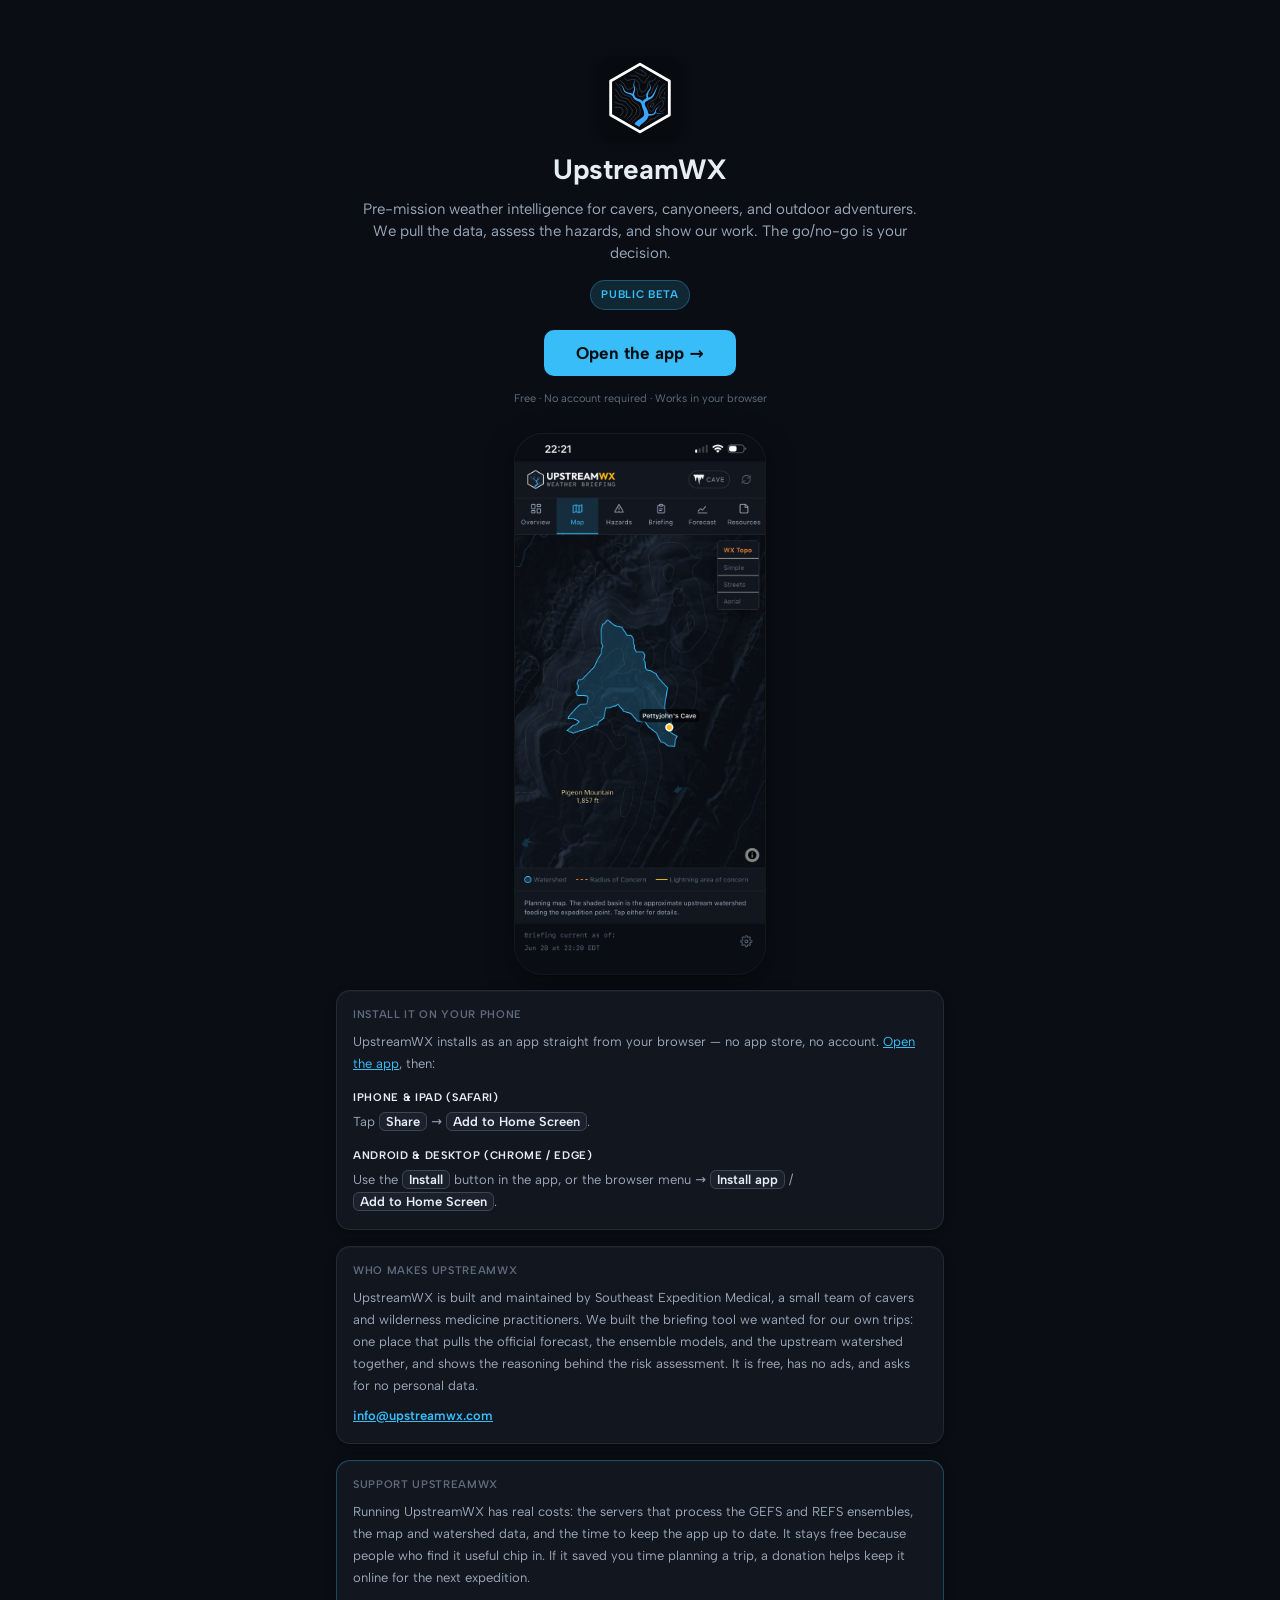
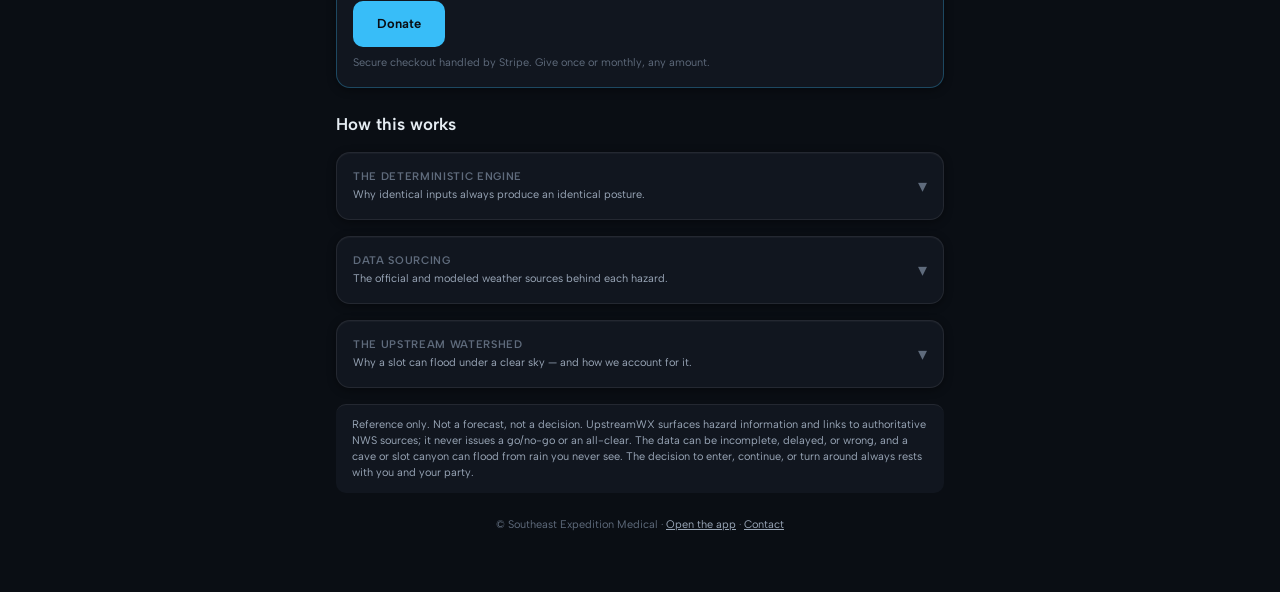
==== commit 082dd5fa: "Switch UI type to Albert Sans / Ubuntu Mono, vendored same-origin Replaces the system font stack wit" ====
--- a/landing/index.html
+++ b/landing/index.html
@@ -24,6 +24,15 @@
     <title>UpstreamWX — Weather Briefing for Caving &amp; Canyoneering</title>
     <link rel="icon" href="icons/icon.svg" type="image/svg+xml" />
     <link rel="apple-touch-icon" href="icons/icon.svg" />
+    <!-- Albert Sans / Ubuntu Mono are vendored same-origin (docs/font-vendoring-provenance.md,
+         same SA-05 rationale as the app's map libraries). Preload the primary body face. -->
+    <link
+      rel="preload"
+      href="vendor/fonts/albert-sans-v4-latin-wght-normal.woff2"
+      as="font"
+      type="font/woff2"
+      crossorigin
+    />
     <link rel="stylesheet" href="styles/tokens.css" />
     <link rel="stylesheet" href="styles/landing.css" />
   </head>
--- a/landing/styles/tokens.css
+++ b/landing/styles/tokens.css
@@ -4,6 +4,32 @@
  * visual language. Keep in lockstep with the source if those tokens change.
  * Source of truth: frontend/styles/tokens.css / STYLE_GUIDE.md §3–§6.
  */
+
+/* Vendored, exact-pinned webfonts served same-origin (SA-05 rationale) — landing has
+ * its own nginx root, so its own copy of the font files lives in landing/vendor/fonts/. */
+@font-face {
+  font-family: "Albert Sans";
+  font-style: normal;
+  font-weight: 100 900;
+  font-display: swap;
+  src: url("../vendor/fonts/albert-sans-v4-latin-wght-normal.woff2") format("woff2");
+}
+
+@font-face {
+  font-family: "Ubuntu Mono";
+  font-style: normal;
+  font-weight: 400;
+  font-display: swap;
+  src: url("../vendor/fonts/ubuntu-mono-v19-latin-400-normal.woff2") format("woff2");
+}
+
+@font-face {
+  font-family: "Ubuntu Mono";
+  font-style: normal;
+  font-weight: 700;
+  font-display: swap;
+  src: url("../vendor/fonts/ubuntu-mono-v19-latin-700-normal.woff2") format("woff2");
+}
 
 :root {
   /* ── 3.1 Surfaces & chrome ───────────────────────────────────────── */
@@ -61,9 +87,10 @@
   --color-success: #3fb950;
 
   /* ── 4. Typography ───────────────────────────────────────────────── */
-  --font-sans: system-ui, -apple-system, "Segoe UI", Roboto, Helvetica, Arial,
-    sans-serif;
-  --font-mono: ui-monospace, "SF Mono", "Roboto Mono", Menlo, Consolas, monospace;
+  --font-sans: "Albert Sans", system-ui, -apple-system, "Segoe UI", Roboto, Helvetica,
+    Arial, sans-serif;
+  --font-mono: "Ubuntu Mono", ui-monospace, "SF Mono", "Roboto Mono", Menlo, Consolas,
+    monospace;
 
   --text-display: 28px;
   --lh-display: 34px;
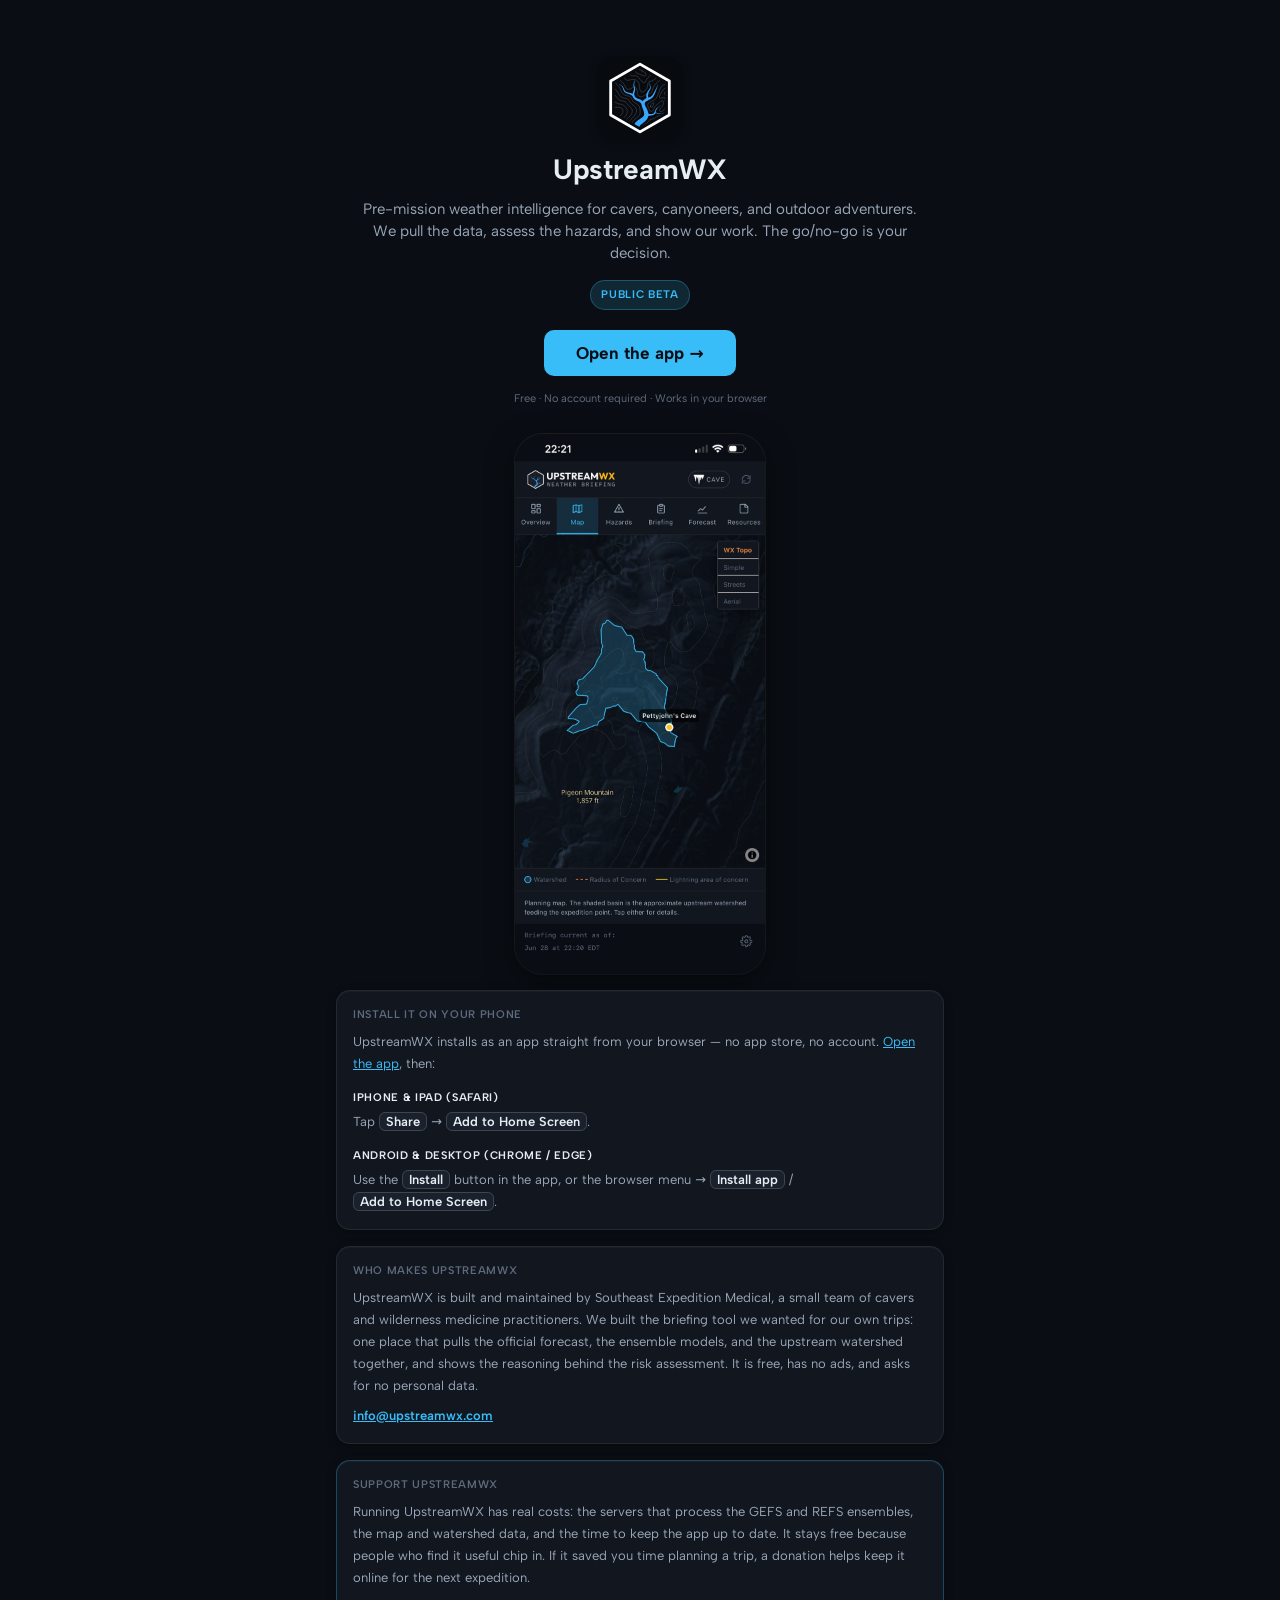
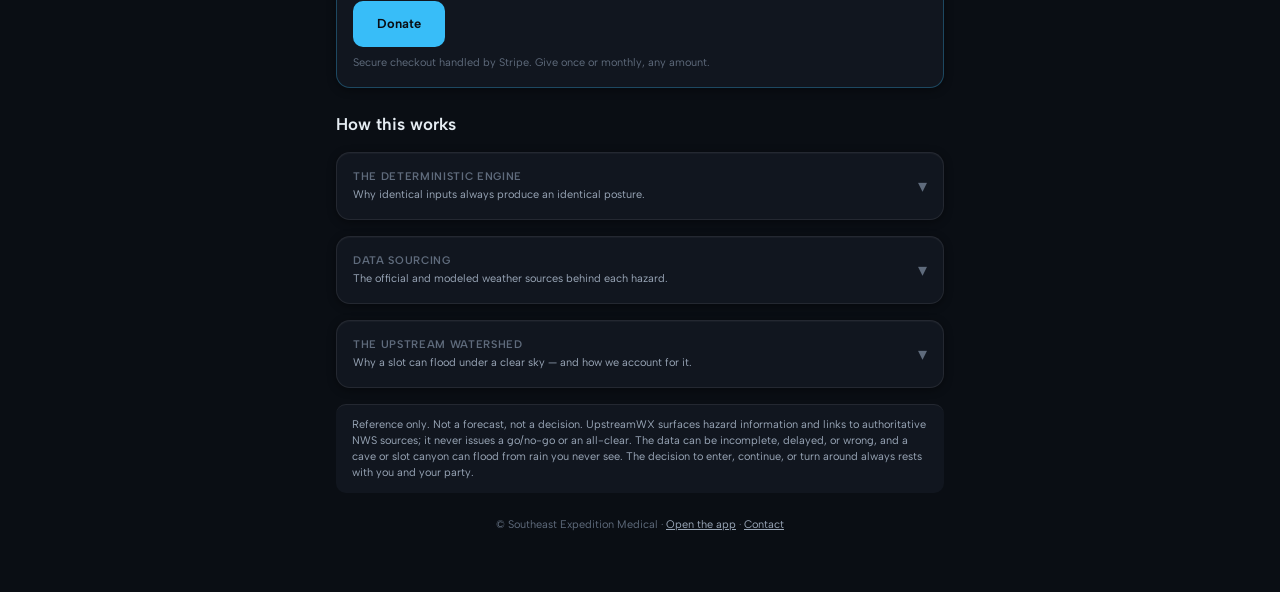
==== commit a9aeb559: "Progressive JPEGs + per-slide loading so partial images read as loading The staging report was a hal" ====
--- a/landing/index.html
+++ b/landing/index.html
@@ -51,14 +51,17 @@
         <p class="hero__beta-note">Free &middot; No account required &middot; Works in your browser</p>
       </header>
 
-      <!-- App screenshot — live example of the Map view with upstream watershed. -->
+      <!-- App screenshot — live example of the Map view with upstream watershed.
+           Progressive JPEG, sized to exactly 3x the 250x540 CSS px .screenshot renders at.
+           Progressive matters on a slow link: a baseline JPEG paints top-down, so a
+           half-arrived hero reads as broken rather than as loading. -->
       <figure class="screenshot-fig">
         <img
           class="screenshot"
-          src="images/app-screenshot.png"
+          src="images/app-screenshot.jpg"
           alt="UpstreamWX map view showing the upstream watershed for Pettyjohn's Cave on a dark topo basemap"
-          width="1284"
-          height="2778"
+          width="749"
+          height="1620"
           loading="lazy"
         />
       </figure>
